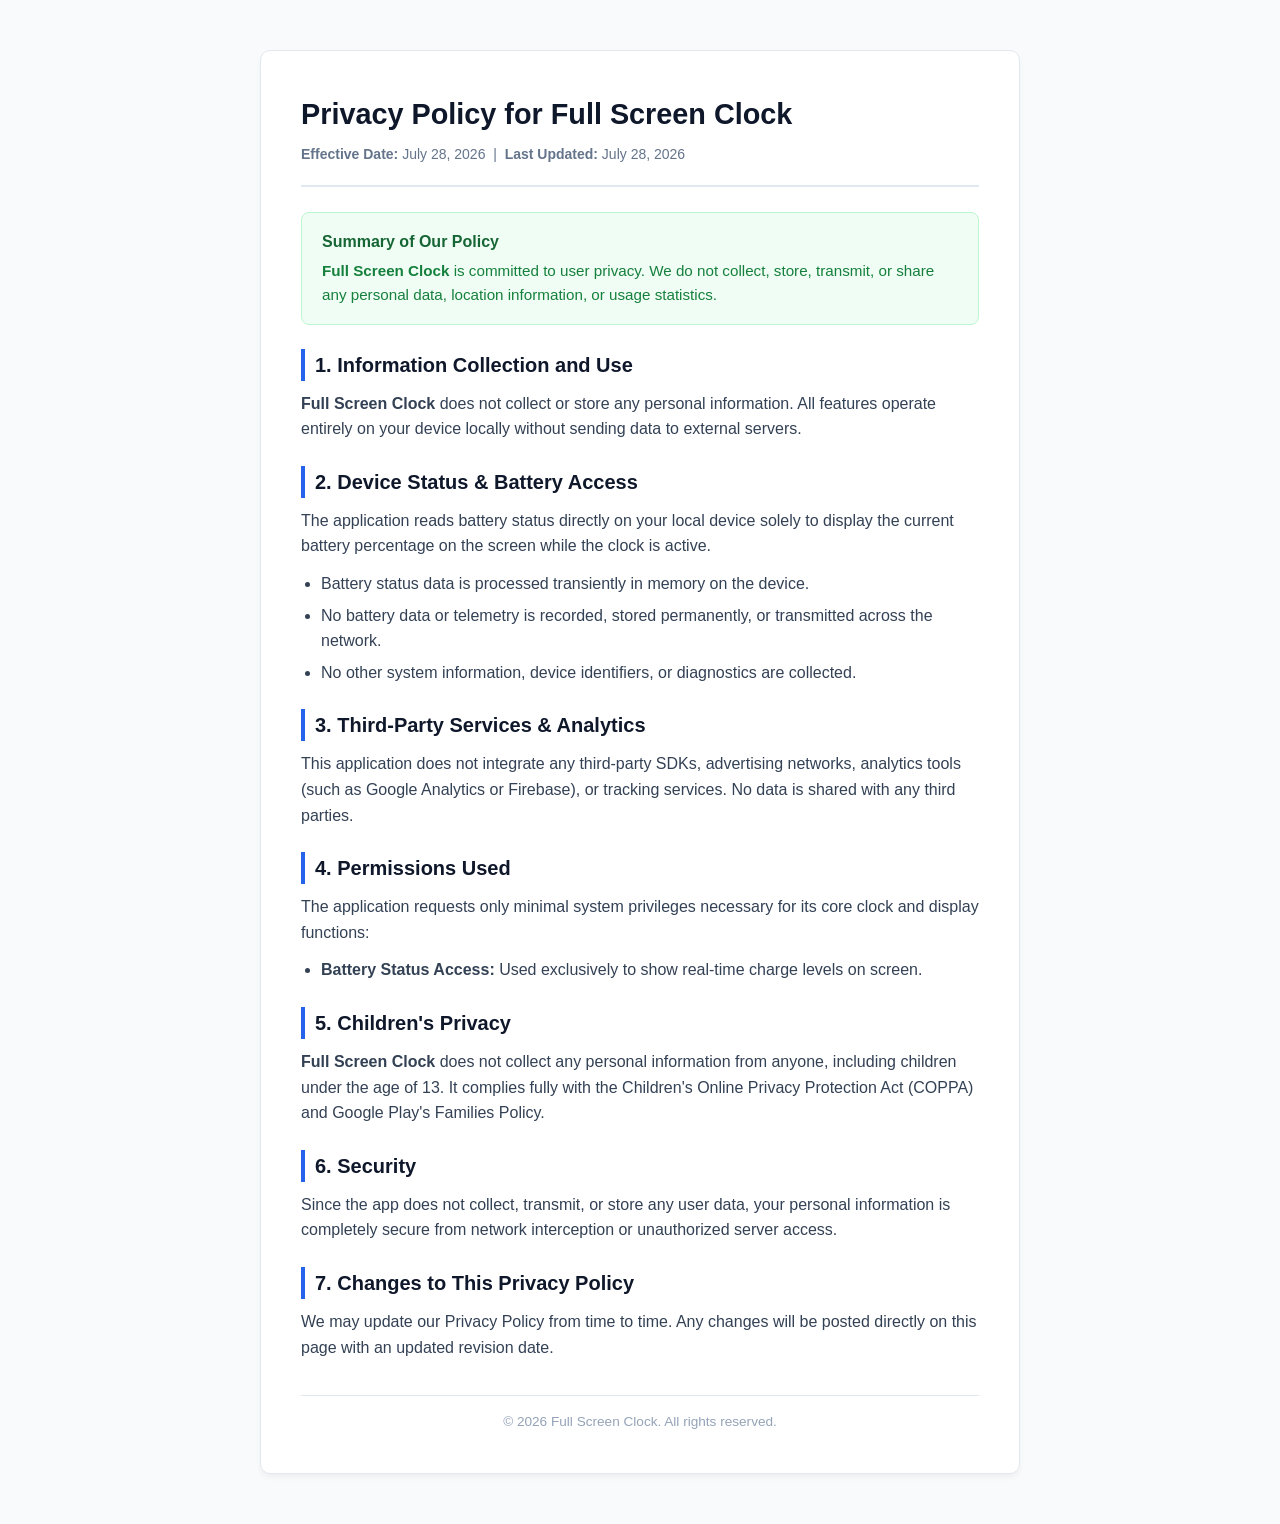
==== apps/android/full-screen-clock/privacy-policy.html @ 0cd3a624 "update" ====
<!DOCTYPE html>
<html lang="en">
<head>
    <meta charset="UTF-8">
    <meta name="viewport" content="width=device-width, initial-scale=1.0">
    <title>Privacy Policy - Full Screen Clock</title>
    <style>
        * {
            box-sizing: border-box;
            margin: 0;
            padding: 0;
        }

        body {
            font-family: -apple-system, BlinkMacSystemFont, "Segoe UI", Roboto, Oxygen, Ubuntu, Cantarell, "Open Sans", "Helvetica Neue", sans-serif;
            background-color: #f8fafc;
            color: #334155;
            line-height: 1.6;
            padding: 20px;
        }

        .container {
            max-width: 760px;
            margin: 30px auto;
            background-color: #ffffff;
            border: 1px solid #e2e8f0;
            border-radius: 10px;
            padding: 40px;
            box-shadow: 0 4px 6px -1px rgba(0, 0, 0, 0.05);
        }

        .header {
            border-bottom: 2px solid #e2e8f0;
            padding-bottom: 20px;
            margin-bottom: 25px;
        }

        .badge {
            display: inline-block;
            background-color: #e0f2fe;
            color: #0369a1;
            font-size: 0.8rem;
            font-weight: 600;
            padding: 4px 12px;
            border-radius: 12px;
            margin-bottom: 12px;
            text-transform: uppercase;
            letter-spacing: 0.5px;
        }

        .app-title {
            font-size: 1.8rem;
            font-weight: 700;
            color: #0f172a;
            margin-bottom: 6px;
        }

        .meta-info {
            font-size: 0.875rem;
            color: #64748b;
        }

        h2 {
            font-size: 1.25rem;
            color: #0f172a;
            margin-top: 24px;
            margin-bottom: 10px;
            border-left: 4px solid #2563eb;
            padding-left: 10px;
        }

        p {
            margin-bottom: 12px;
            color: #334155;
        }

        ul {
            margin-left: 20px;
            margin-bottom: 16px;
        }

        li {
            margin-bottom: 6px;
        }

        .highlight-box {
            background-color: #f0fdf4;
            border: 1px solid #bbf7d0;
            border-radius: 8px;
            padding: 16px 20px;
            margin: 20px 0;
        }

        .highlight-box h3 {
            font-size: 1rem;
            color: #166534;
            margin-bottom: 4px;
        }

        .highlight-box p {
            color: #15803d;
            margin-bottom: 0;
            font-size: 0.95rem;
        }

        .contact-box {
            background-color: #f8fafc;
            border: 1px solid #e2e8f0;
            border-radius: 8px;
            padding: 16px 20px;
            margin-top: 16px;
        }

        .footer {
            margin-top: 35px;
            padding-top: 15px;
            border-top: 1px solid #e2e8f0;
            font-size: 0.85rem;
            color: #94a3b8;
            text-align: center;
        }
    </style>
</head>
<body>

    <div class="container">
        <div class="header">
            <!-- <span class="badge">Google Play Compliant</span> -->
            <h1 class="app-title">Privacy Policy for Full Screen Clock</h1>
            <div class="meta-info">
                <strong>Effective Date:</strong> July 28, 2026 &nbsp;|&nbsp; <strong>Last Updated:</strong> July 28, 2026
            </div>
        </div>

        <div class="highlight-box">
            <h3>Summary of Our Policy</h3>
            <p><strong>Full Screen Clock</strong> is committed to user privacy. We do not collect, store, transmit, or share any personal data, location information, or usage statistics.</p>
        </div>

        <h2>1. Information Collection and Use</h2>
        <p><strong>Full Screen Clock</strong> does not collect or store any personal information. All features operate entirely on your device locally without sending data to external servers.</p>

        <h2>2. Device Status & Battery Access</h2>
        <p>The application reads battery status directly on your local device solely to display the current battery percentage on the screen while the clock is active.</p>
        <ul>
            <li>Battery status data is processed transiently in memory on the device.</li>
            <li>No battery data or telemetry is recorded, stored permanently, or transmitted across the network.</li>
            <li>No other system information, device identifiers, or diagnostics are collected.</li>
        </ul>

        <h2>3. Third-Party Services & Analytics</h2>
        <p>This application does not integrate any third-party SDKs, advertising networks, analytics tools (such as Google Analytics or Firebase), or tracking services. No data is shared with any third parties.</p>

        <h2>4. Permissions Used</h2>
        <p>The application requests only minimal system privileges necessary for its core clock and display functions:</p>
        <ul>
            <li><strong>Battery Status Access:</strong> Used exclusively to show real-time charge levels on screen.</li>
        </ul>

        <h2>5. Children's Privacy</h2>
        <p><strong>Full Screen Clock</strong> does not collect any personal information from anyone, including children under the age of 13. It complies fully with the Children's Online Privacy Protection Act (COPPA) and Google Play's Families Policy.</p>

        <h2>6. Security</h2>
        <p>Since the app does not collect, transmit, or store any user data, your personal information is completely secure from network interception or unauthorized server access.</p>

        <h2>7. Changes to This Privacy Policy</h2>
        <p>We may update our Privacy Policy from time to time. Any changes will be posted directly on this page with an updated revision date.</p>

        <!-- <h2>8. Contact Us</h2>
        <div class="contact-box">
            <p>If you have any questions or suggestions regarding this Privacy Policy, please contact us at:</p>
            <p style="margin-top: 6px; font-weight: 600; color: #1e293b;">Email: <a href="mailto:your-email@example.com" style="color: #2563eb; text-decoration: none;">your-email@example.com</a></p>
        </div> -->

        <div class="footer">
            &copy; 2026 Full Screen Clock. All rights reserved.
        </div>
    </div>

</body>
</html>
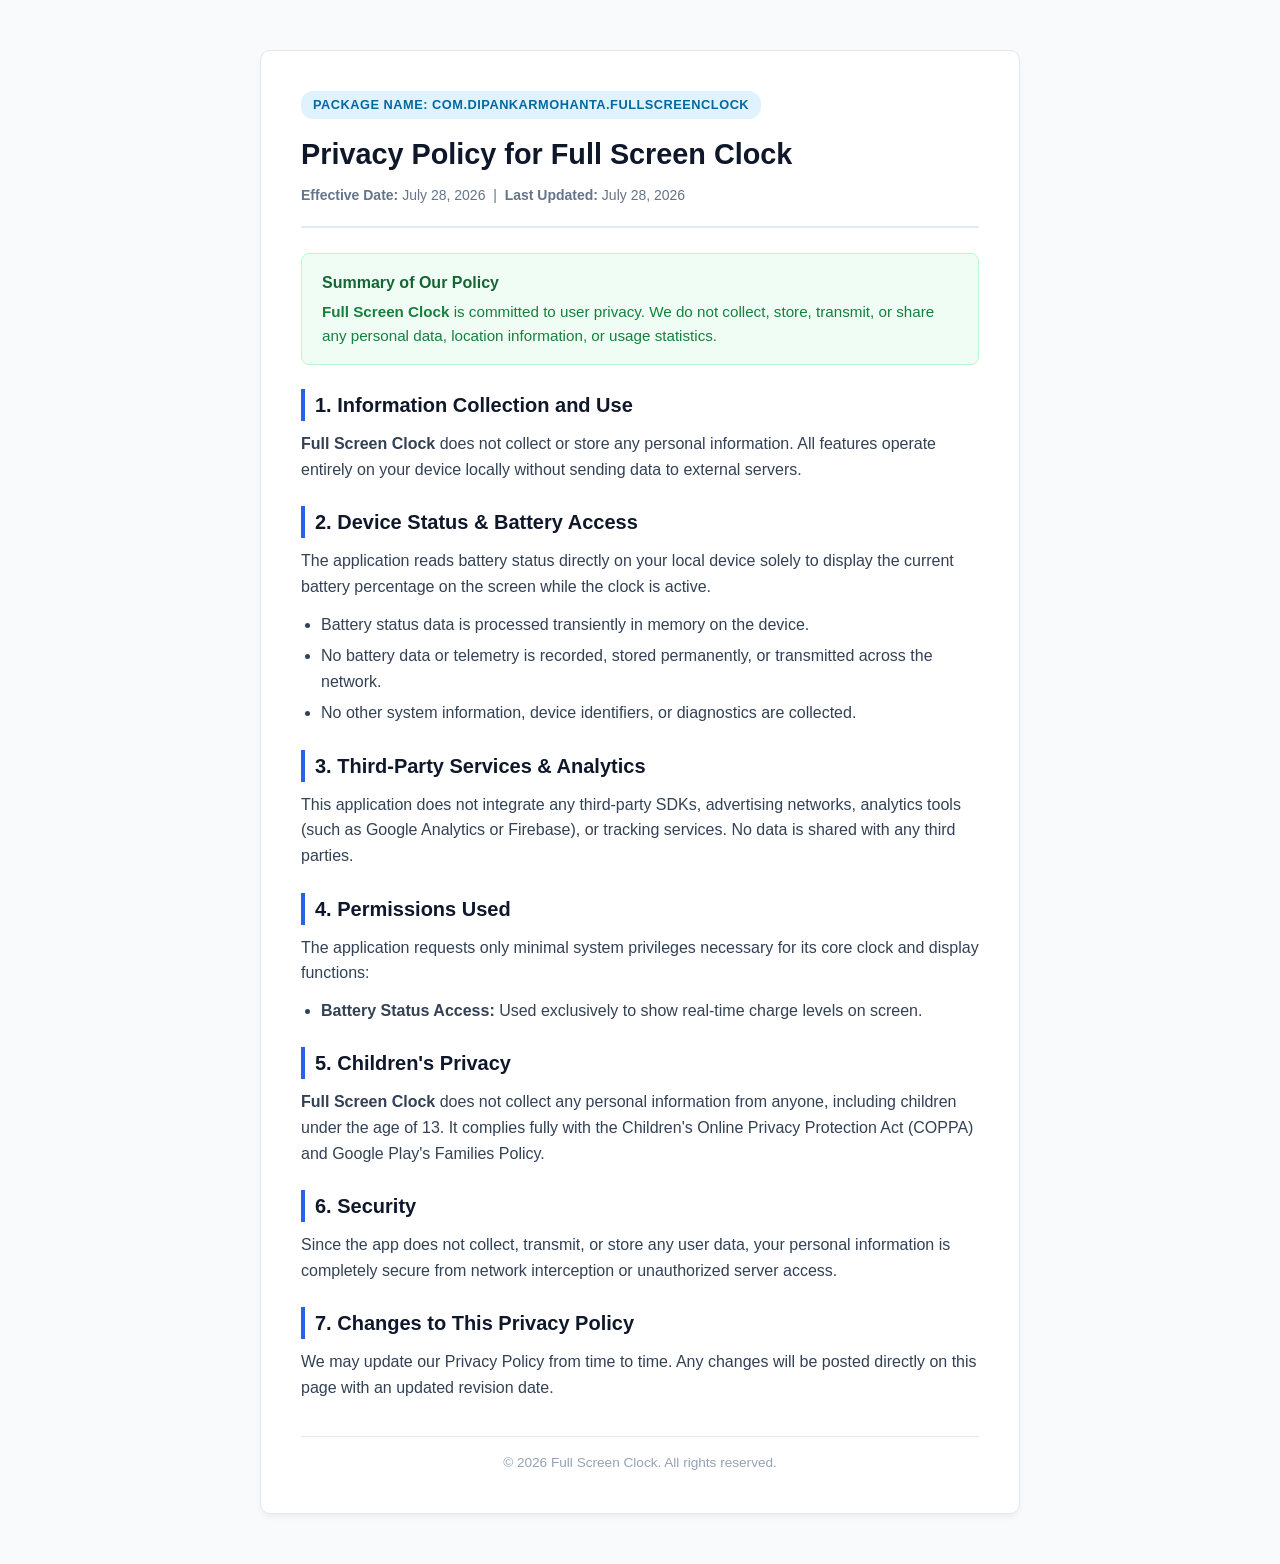
==== commit e95b15be: "Update privacy-policy.html" ====
--- a/apps/android/full-screen-clock/privacy-policy.html
+++ b/apps/android/full-screen-clock/privacy-policy.html
@@ -125,7 +125,7 @@
 
     <div class="container">
         <div class="header">
-            <!-- <span class="badge">Google Play Compliant</span> -->
+            <span class="badge">Package Name: com.dipankarmohanta.fullscreenclock </span>
             <h1 class="app-title">Privacy Policy for Full Screen Clock</h1>
             <div class="meta-info">
                 <strong>Effective Date:</strong> July 28, 2026 &nbsp;|&nbsp; <strong>Last Updated:</strong> July 28, 2026
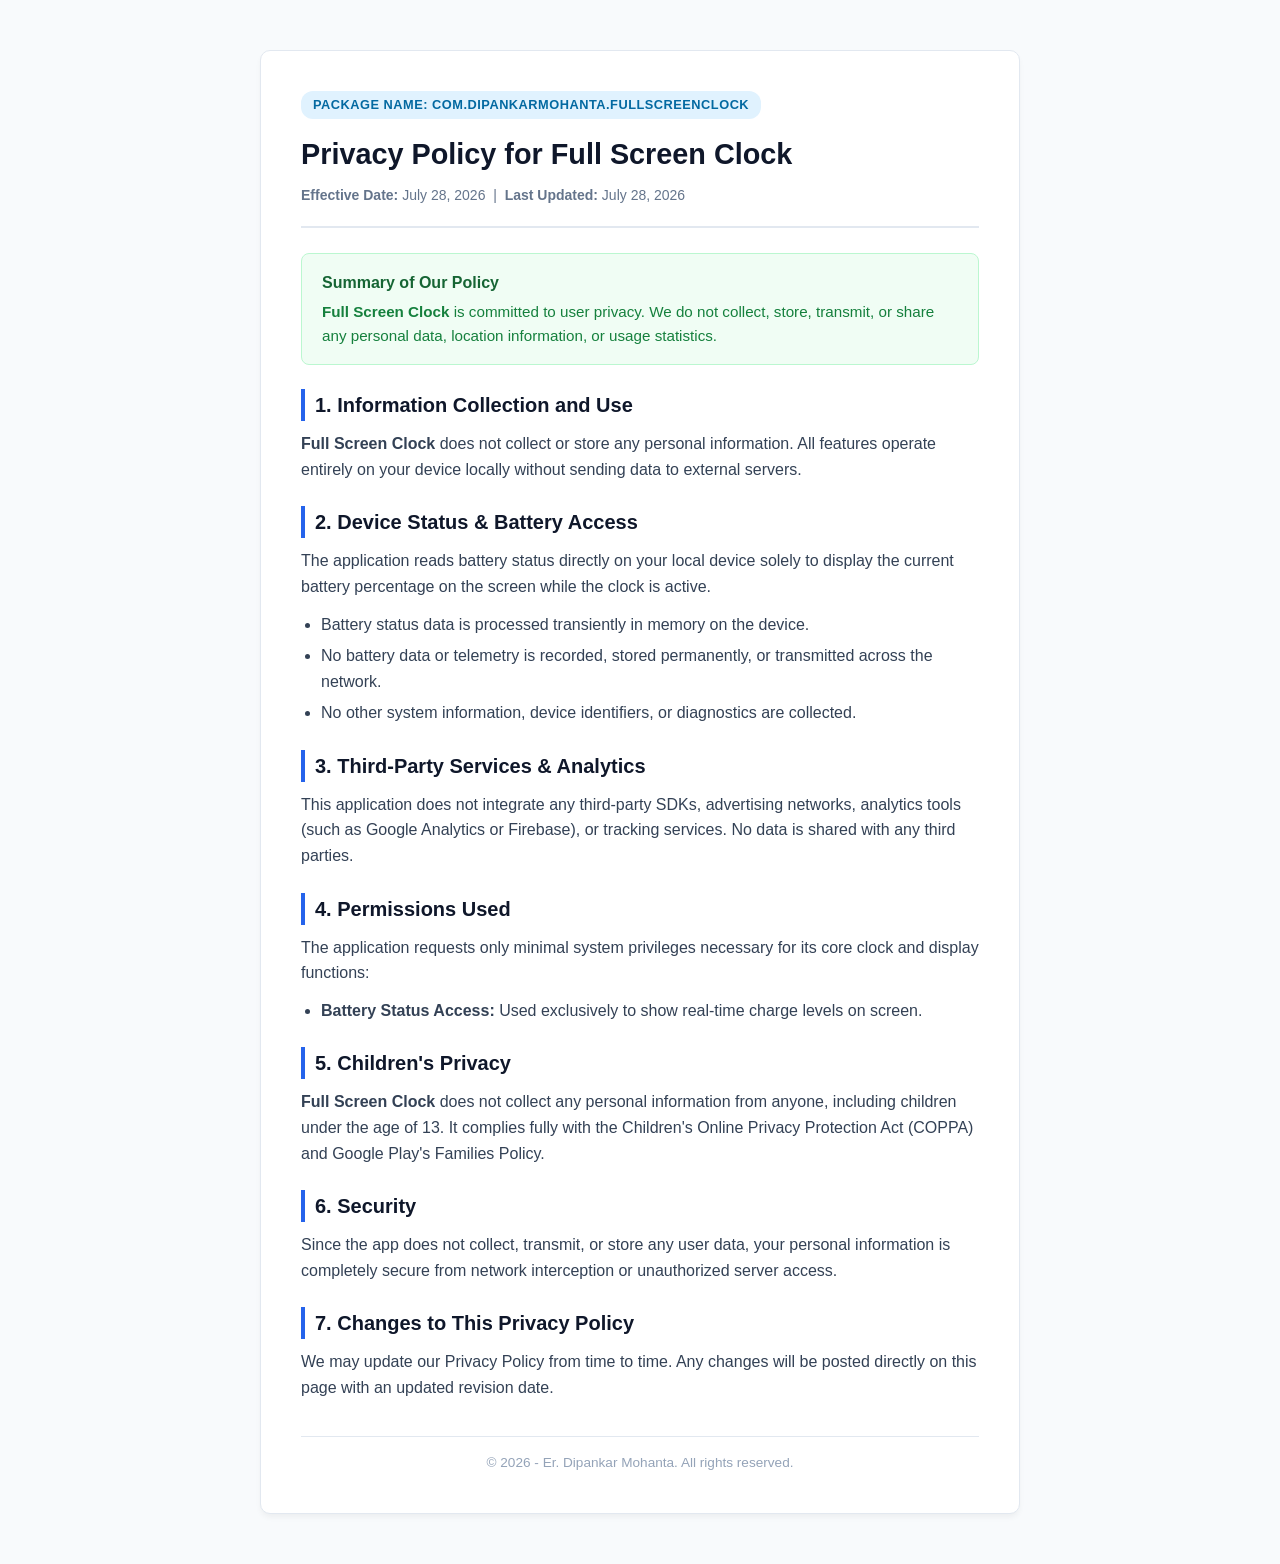
==== commit e23e151a: "Update privacy-policy.html" ====
--- a/apps/android/full-screen-clock/privacy-policy.html
+++ b/apps/android/full-screen-clock/privacy-policy.html
@@ -173,7 +173,7 @@
         </div> -->
 
         <div class="footer">
-            &copy; 2026 Full Screen Clock. All rights reserved.
+            &copy; 2026 - Er. Dipankar Mohanta. All rights reserved.
         </div>
     </div>
 
